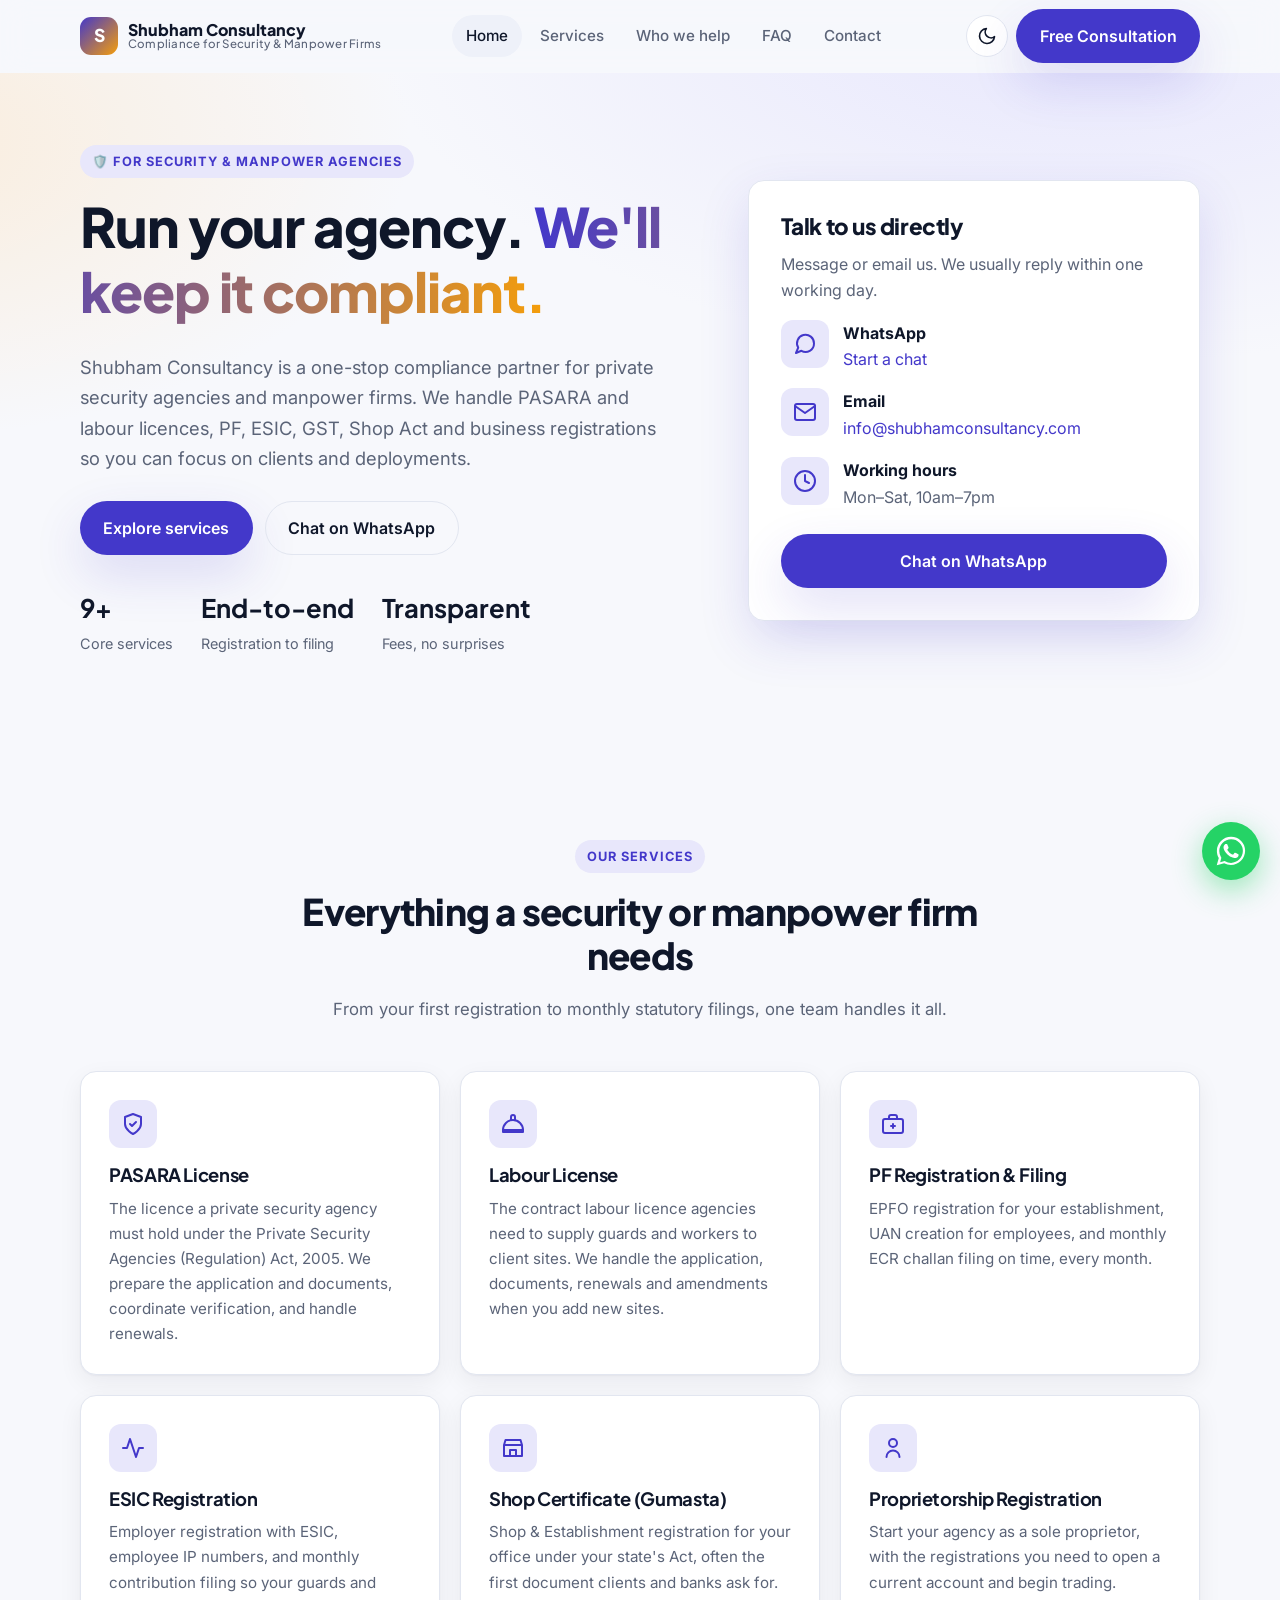
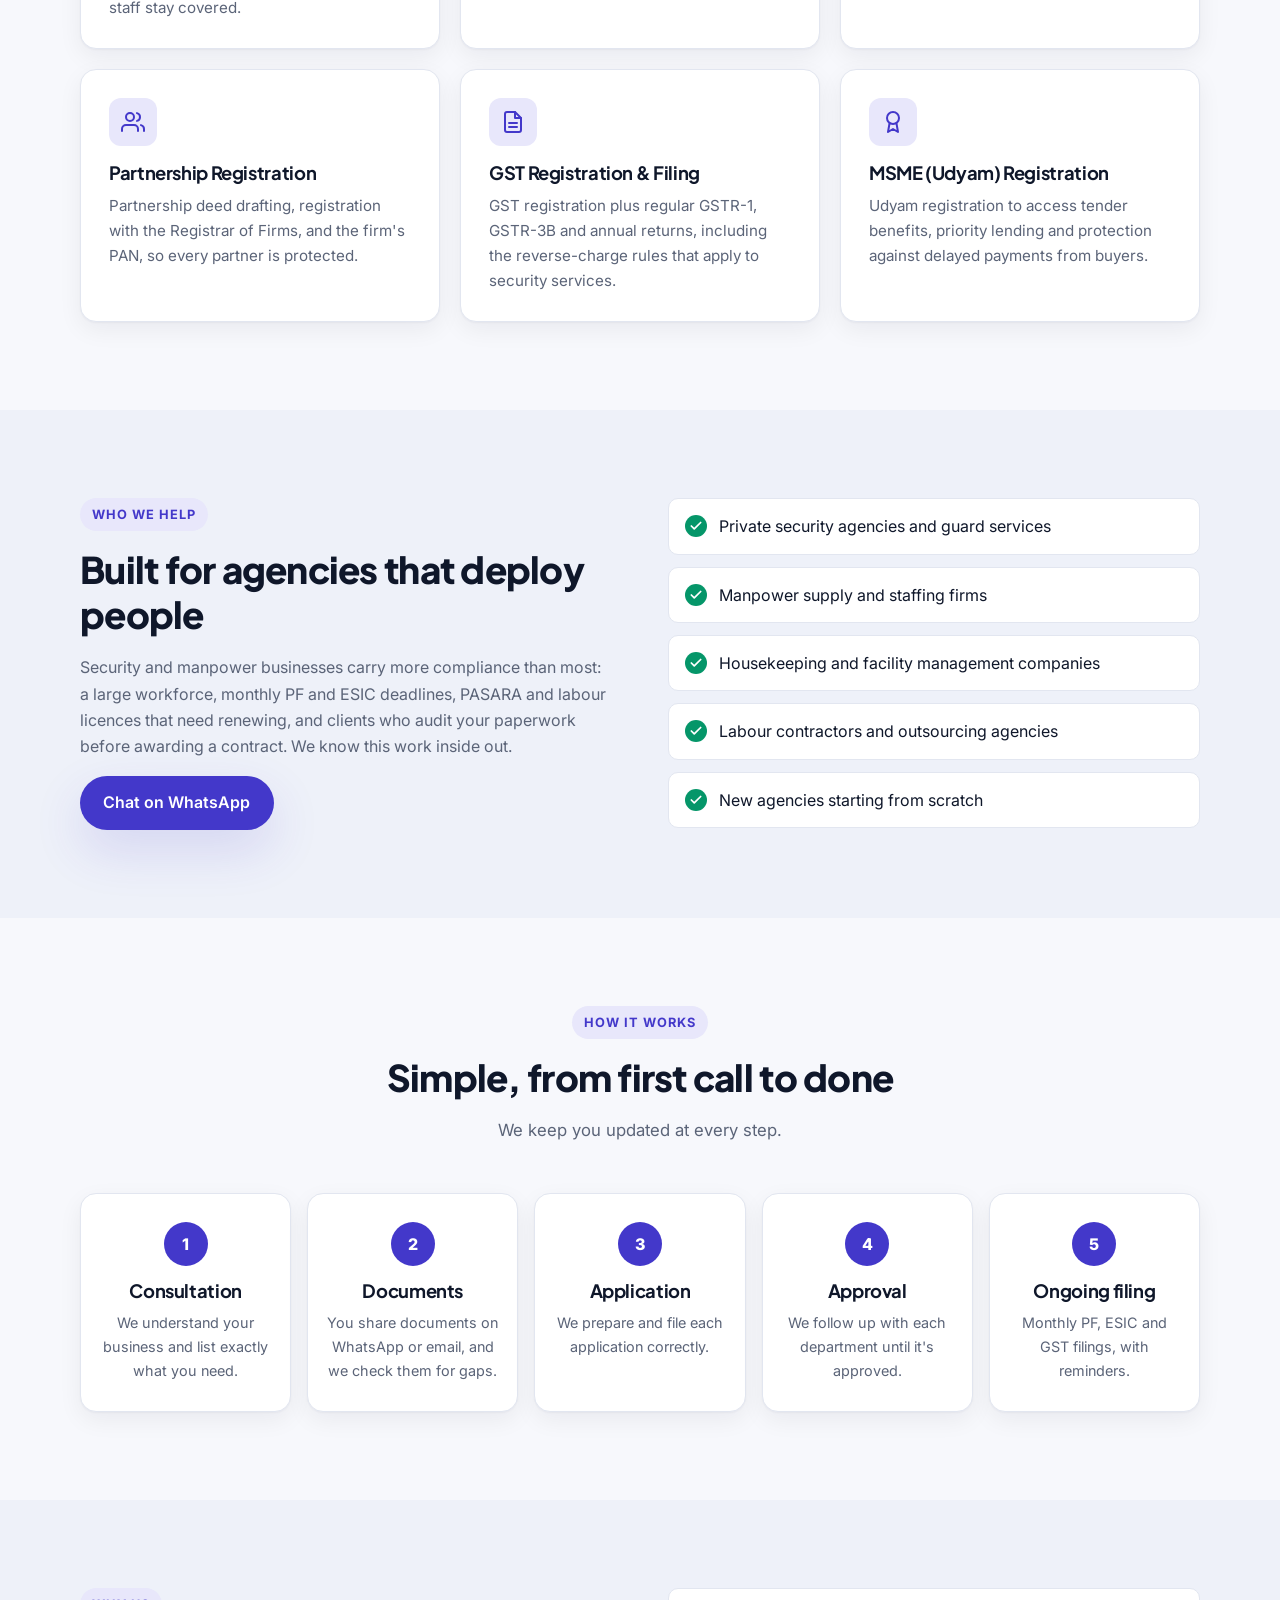
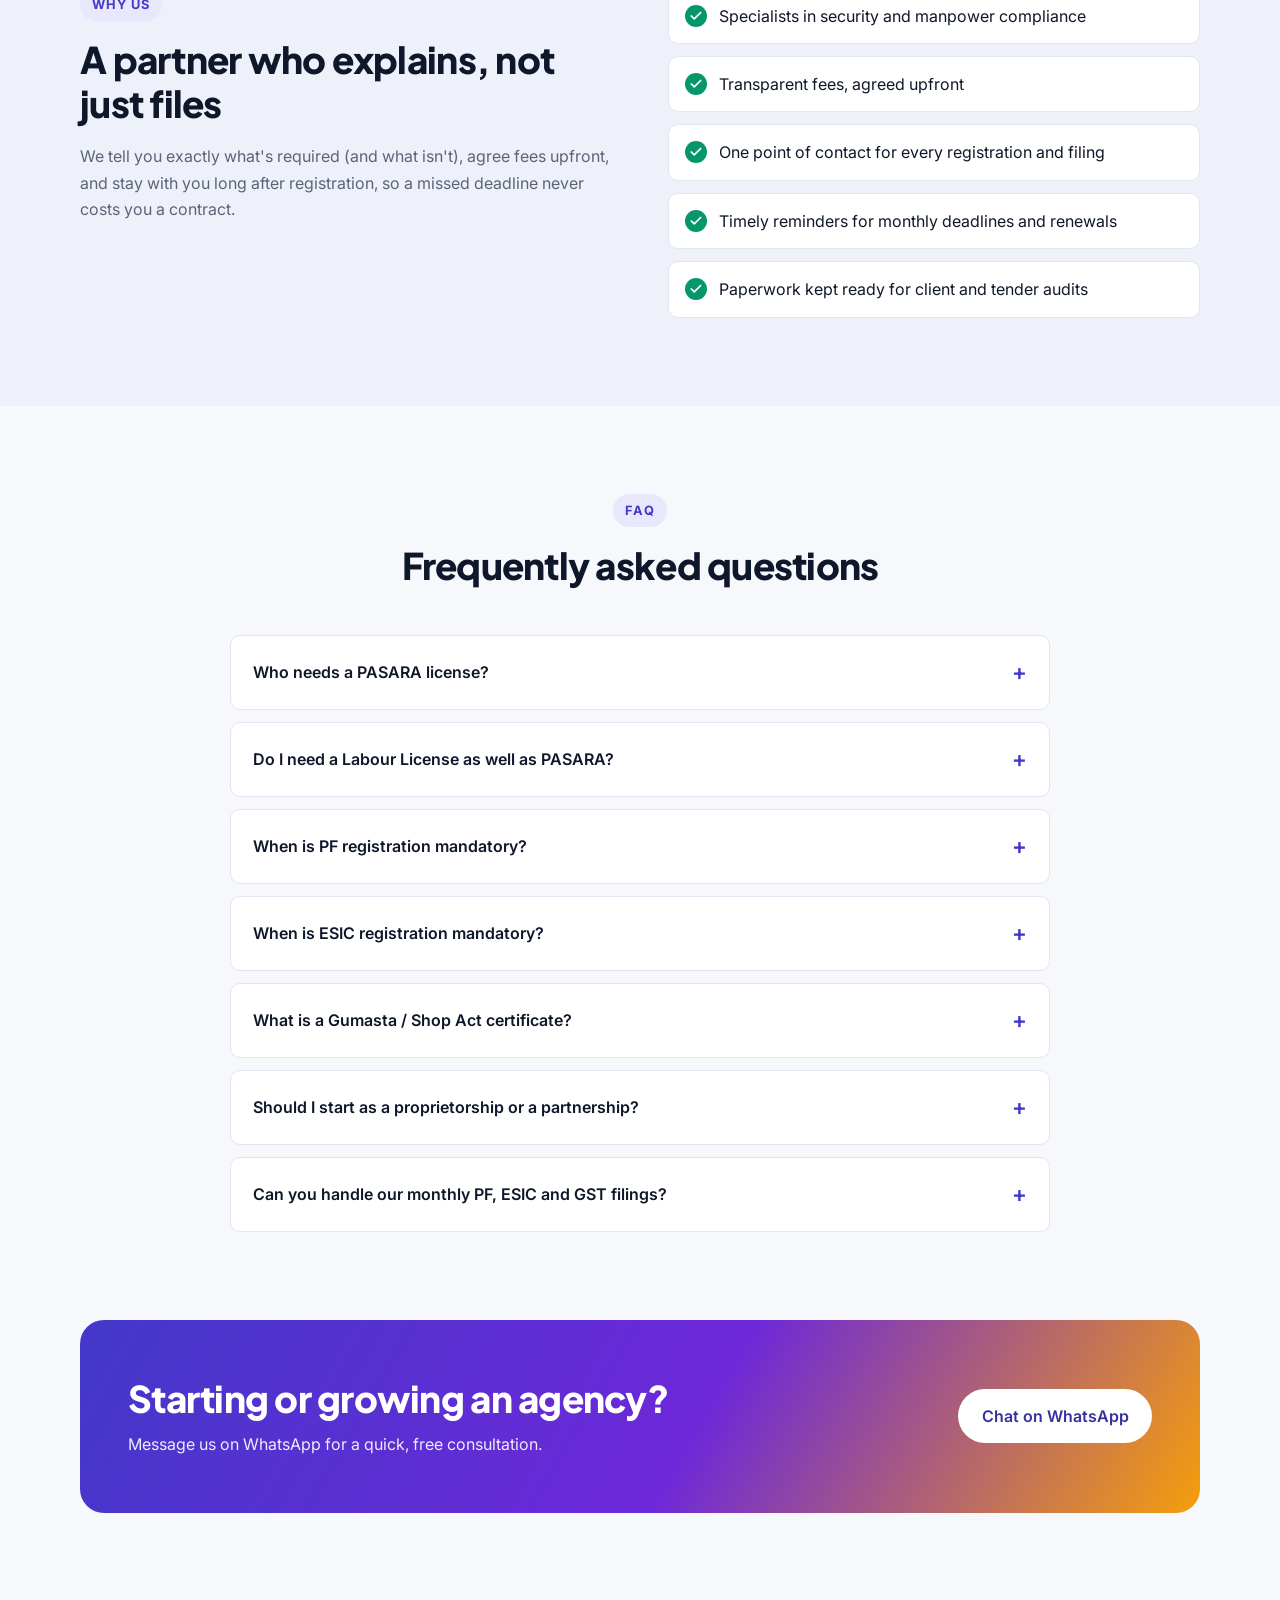
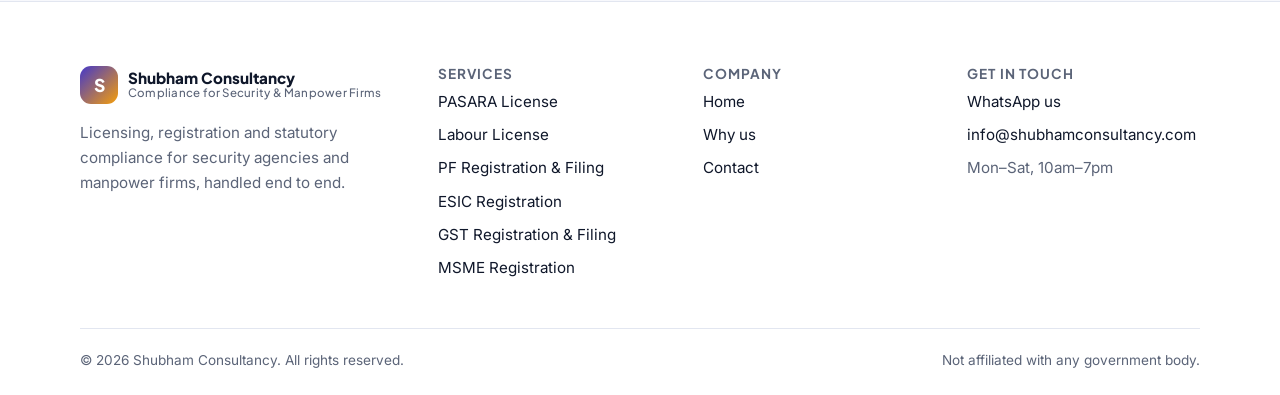
==== index.html @ e00920d8 "Build Shubham Consultancy static site Replace the Jekyll setup with hand-written HTML/CSS/JS: a home" ====
<!doctype html>
<html lang="en">
<head>
  <meta charset="utf-8">
  <meta name="viewport" content="width=device-width, initial-scale=1">
  <title>Shubham Consultancy | Compliance for Security &amp; Manpower Firms</title>
  <meta name="description" content="PASARA license, Labour License, PF, ESIC, GST, Shop Act (Gumasta), MSME, proprietorship and partnership registration for security and manpower agencies.">
  <script>
    (function () {
      var t; try { t = localStorage.getItem("theme"); } catch (e) {}
      if (!t) t = matchMedia("(prefers-color-scheme: dark)").matches ? "dark" : "light";
      document.documentElement.dataset.theme = t;
    })();
  </script>
  <link rel="preconnect" href="https://fonts.googleapis.com">
  <link rel="preconnect" href="https://fonts.gstatic.com" crossorigin>
  <link href="https://fonts.googleapis.com/css2?family=Inter:wght@400;500;600;700&family=Plus+Jakarta+Sans:wght@700;800&display=swap" rel="stylesheet">
  <link rel="stylesheet" href="/assets/css/style.css">
  <link rel="icon" href="/assets/favicon.svg" type="image/svg+xml">
</head>
<body>
  <a class="skip-link" href="#main">Skip to content</a>

  <header class="site-header">
    <nav class="container nav" aria-label="Main">
      <a class="brand" href="/">
        <span class="brand-mark">S</span>
        <span class="brand-text">Shubham Consultancy<small>Compliance for Security &amp; Manpower Firms</small></span>
      </a>
      <ul class="nav-links" id="nav-links">
        <li><a href="/" aria-current="page">Home</a></li>
        <li><a href="/#services">Services</a></li>
        <li><a href="/#who">Who we help</a></li>
        <li><a href="/#faq">FAQ</a></li>
        <li><a href="/contact.html">Contact</a></li>
      </ul>
      <div class="nav-actions">
        <button class="icon-btn theme-toggle" type="button" aria-label="Toggle dark mode">
          <svg class="icon-moon" viewBox="0 0 24 24" fill="none" stroke="currentColor" stroke-width="2" stroke-linecap="round" stroke-linejoin="round"><path d="M21 12.79A9 9 0 1 1 11.21 3 7 7 0 0 0 21 12.79z"/></svg>
          <svg class="icon-sun" viewBox="0 0 24 24" fill="none" stroke="currentColor" stroke-width="2" stroke-linecap="round" stroke-linejoin="round"><circle cx="12" cy="12" r="5"/><path d="M12 1v2M12 21v2M4.22 4.22l1.42 1.42M18.36 18.36l1.42 1.42M1 12h2M21 12h2M4.22 19.78l1.42-1.42M18.36 5.64l1.42-1.42"/></svg>
        </button>
        <a class="btn btn-primary nav-cta" href="/contact.html">Free Consultation</a>
        <button class="icon-btn menu-toggle" type="button" aria-label="Open menu" aria-controls="nav-links" aria-expanded="false">
          <svg viewBox="0 0 24 24" fill="none" stroke="currentColor" stroke-width="2" stroke-linecap="round"><path d="M3 6h18M3 12h18M3 18h18"/></svg>
        </button>
      </div>
    </nav>
  </header>

  <main id="main">
    <!-- ============ HERO ============ -->
    <section class="hero">
      <div class="container hero-grid">
        <div class="reveal">
          <span class="eyebrow">🛡️ For Security &amp; Manpower Agencies</span>
          <h1>Run your agency. <span class="highlight">We'll keep it compliant.</span></h1>
          <p class="hero-lead">
            Shubham Consultancy is a one-stop compliance partner for private security agencies
            and manpower firms. We handle PASARA and labour licences, PF, ESIC, GST, Shop Act and business
            registrations so you can focus on clients and deployments.
          </p>
          <div class="hero-actions">
            <a class="btn btn-primary" href="#services">Explore services</a>
            <a class="btn btn-ghost" data-wa href="#">Chat on WhatsApp</a>
          </div>
          <div class="trust-row">
            <div><strong>9+</strong><span>Core services</span></div>
            <div><strong>End-to-end</strong><span>Registration to filing</span></div>
            <div><strong>Transparent</strong><span>Fees, no surprises</span></div>
          </div>
        </div>
        <div class="card form-card reveal" id="enquire">
          <h2>Talk to us directly</h2>
          <p class="muted">Message or email us. We usually reply within one working day.</p>
          <div class="info-panel">
            <div class="info-item">
              <div class="feature-icon"><svg viewBox="0 0 24 24" fill="none" stroke="currentColor" stroke-width="2" stroke-linecap="round" stroke-linejoin="round"><path d="M21 11.5a8.4 8.4 0 0 1-12.6 7.3L3 21l2.2-5.4A8.5 8.5 0 1 1 21 11.5z"/></svg></div>
              <div><strong>WhatsApp</strong><a data-wa href="#">Start a chat</a></div>
            </div>
            <div class="info-item">
              <div class="feature-icon"><svg viewBox="0 0 24 24" fill="none" stroke="currentColor" stroke-width="2" stroke-linecap="round" stroke-linejoin="round"><rect x="2" y="4" width="20" height="16" rx="2"/><path d="M22 6l-10 7L2 6"/></svg></div>
              <div><strong>Email</strong><a data-email href="#"></a></div>
            </div>
            <div class="info-item">
              <div class="feature-icon"><svg viewBox="0 0 24 24" fill="none" stroke="currentColor" stroke-width="2" stroke-linecap="round" stroke-linejoin="round"><circle cx="12" cy="12" r="10"/><path d="M12 6v6l4 2"/></svg></div>
              <div><strong>Working hours</strong><span class="muted">Mon–Sat, 10am–7pm</span></div>
            </div>
          </div>
          <a class="btn btn-primary btn-block" style="margin-top:24px" data-wa href="#">Chat on WhatsApp</a>
        </div>
      </div>
    </section>

    <!-- ============ SERVICES ============ -->
    <section id="services">
      <div class="container">
        <div class="section-head reveal">
          <span class="eyebrow">Our services</span>
          <h2>Everything a security or manpower firm needs</h2>
          <p>From your first registration to monthly statutory filings, one team handles it all.</p>
        </div>
        <div class="grid grid-3">
          <div class="card feature reveal" id="pasara">
            <div class="feature-icon"><svg viewBox="0 0 24 24" fill="none" stroke="currentColor" stroke-width="2" stroke-linecap="round" stroke-linejoin="round"><path d="M12 22s8-4 8-10V5l-8-3-8 3v7c0 6 8 10 8 10z"/><path d="M9 12l2 2 4-4"/></svg></div>
            <h3>PASARA License</h3>
            <p>The licence a private security agency must hold under the Private Security Agencies (Regulation) Act, 2005. We prepare the application and documents, coordinate verification, and handle renewals.</p>
          </div>
          <div class="card feature reveal" id="labour">
            <div class="feature-icon"><svg viewBox="0 0 24 24" fill="none" stroke="currentColor" stroke-width="2" stroke-linecap="round" stroke-linejoin="round"><path d="M2 18a10 10 0 0 1 20 0z"/><path d="M10 8V5a2 2 0 0 1 4 0v3M2 18h20v2H2z"/></svg></div>
            <h3>Labour License</h3>
            <p>The contract labour licence agencies need to supply guards and workers to client sites. We handle the application, documents, renewals and amendments when you add new sites.</p>
          </div>
          <div class="card feature reveal" id="pf">
            <div class="feature-icon"><svg viewBox="0 0 24 24" fill="none" stroke="currentColor" stroke-width="2" stroke-linecap="round" stroke-linejoin="round"><rect x="2" y="7" width="20" height="14" rx="2"/><path d="M16 7V5a2 2 0 0 0-2-2h-4a2 2 0 0 0-2 2v2M12 12v4M10 14h4"/></svg></div>
            <h3>PF Registration &amp; Filing</h3>
            <p>EPFO registration for your establishment, UAN creation for employees, and monthly ECR challan filing on time, every month.</p>
          </div>
          <div class="card feature reveal" id="esic">
            <div class="feature-icon"><svg viewBox="0 0 24 24" fill="none" stroke="currentColor" stroke-width="2" stroke-linecap="round" stroke-linejoin="round"><path d="M22 12h-4l-3 9L9 3l-3 9H2"/></svg></div>
            <h3>ESIC Registration</h3>
            <p>Employer registration with ESIC, employee IP numbers, and monthly contribution filing so your guards and staff stay covered.</p>
          </div>
          <div class="card feature reveal" id="gumasta">
            <div class="feature-icon"><svg viewBox="0 0 24 24" fill="none" stroke="currentColor" stroke-width="2" stroke-linecap="round" stroke-linejoin="round"><path d="M3 9l1.5-5h15L21 9M3 9v11h18V9M3 9h18M9 20v-6h6v6"/></svg></div>
            <h3>Shop Certificate (Gumasta)</h3>
            <p>Shop &amp; Establishment registration for your office under your state's Act, often the first document clients and banks ask for.</p>
          </div>
          <div class="card feature reveal" id="proprietorship">
            <div class="feature-icon"><svg viewBox="0 0 24 24" fill="none" stroke="currentColor" stroke-width="2" stroke-linecap="round" stroke-linejoin="round"><circle cx="12" cy="7" r="4"/><path d="M5.5 21a6.5 6.5 0 0 1 13 0"/></svg></div>
            <h3>Proprietorship Registration</h3>
            <p>Start your agency as a sole proprietor, with the registrations you need to open a current account and begin trading.</p>
          </div>
          <div class="card feature reveal" id="partnership">
            <div class="feature-icon"><svg viewBox="0 0 24 24" fill="none" stroke="currentColor" stroke-width="2" stroke-linecap="round" stroke-linejoin="round"><path d="M17 21v-2a4 4 0 0 0-4-4H5a4 4 0 0 0-4 4v2"/><circle cx="9" cy="7" r="4"/><path d="M23 21v-2a4 4 0 0 0-3-3.87M16 3.13a4 4 0 0 1 0 7.75"/></svg></div>
            <h3>Partnership Registration</h3>
            <p>Partnership deed drafting, registration with the Registrar of Firms, and the firm's PAN, so every partner is protected.</p>
          </div>
          <div class="card feature reveal" id="gst">
            <div class="feature-icon"><svg viewBox="0 0 24 24" fill="none" stroke="currentColor" stroke-width="2" stroke-linecap="round" stroke-linejoin="round"><path d="M14 2H6a2 2 0 0 0-2 2v16a2 2 0 0 0 2 2h12a2 2 0 0 0 2-2V8z"/><path d="M14 2v6h6M16 13H8M16 17H8"/></svg></div>
            <h3>GST Registration &amp; Filing</h3>
            <p>GST registration plus regular GSTR-1, GSTR-3B and annual returns, including the reverse-charge rules that apply to security services.</p>
          </div>
          <div class="card feature reveal" id="msme">
            <div class="feature-icon"><svg viewBox="0 0 24 24" fill="none" stroke="currentColor" stroke-width="2" stroke-linecap="round" stroke-linejoin="round"><circle cx="12" cy="8" r="6"/><path d="M15.5 13.5L17 22l-5-3-5 3 1.5-8.5"/></svg></div>
            <h3>MSME (Udyam) Registration</h3>
            <p>Udyam registration to access tender benefits, priority lending and protection against delayed payments from buyers.</p>
          </div>
        </div>
      </div>
    </section>

    <!-- ============ WHO WE HELP ============ -->
    <section class="section-alt" id="who">
      <div class="container split">
        <div class="reveal">
          <span class="eyebrow">Who we help</span>
          <h2>Built for agencies that deploy people</h2>
          <p class="muted">
            Security and manpower businesses carry more compliance than most: a large workforce,
            monthly PF and ESIC deadlines, PASARA and labour licences that need renewing, and clients who audit
            your paperwork before awarding a contract. We know this work inside out.
          </p>
          <a class="btn btn-primary" data-wa href="#">Chat on WhatsApp</a>
        </div>
        <ul class="check-list reveal">
          <li>Private security agencies and guard services</li>
          <li>Manpower supply and staffing firms</li>
          <li>Housekeeping and facility management companies</li>
          <li>Labour contractors and outsourcing agencies</li>
          <li>New agencies starting from scratch</li>
        </ul>
      </div>
    </section>

    <!-- ============ PROCESS ============ -->
    <section id="process">
      <div class="container">
        <div class="section-head reveal">
          <span class="eyebrow">How it works</span>
          <h2>Simple, from first call to done</h2>
          <p>We keep you updated at every step.</p>
        </div>
        <div class="steps">
          <div class="card step reveal"><h3>Consultation</h3><p>We understand your business and list exactly what you need.</p></div>
          <div class="card step reveal"><h3>Documents</h3><p>You share documents on WhatsApp or email, and we check them for gaps.</p></div>
          <div class="card step reveal"><h3>Application</h3><p>We prepare and file each application correctly.</p></div>
          <div class="card step reveal"><h3>Approval</h3><p>We follow up with each department until it's approved.</p></div>
          <div class="card step reveal"><h3>Ongoing filing</h3><p>Monthly PF, ESIC and GST filings, with reminders.</p></div>
        </div>
      </div>
    </section>

    <!-- ============ WHY US ============ -->
    <section class="section-alt" id="why">
      <div class="container split">
        <div class="reveal">
          <span class="eyebrow">Why us</span>
          <h2>A partner who explains, not just files</h2>
          <p class="muted">
            We tell you exactly what's required (and what isn't), agree fees upfront, and stay
            with you long after registration, so a missed deadline never costs you a contract.
          </p>
        </div>
        <ul class="check-list reveal">
          <li>Specialists in security and manpower compliance</li>
          <li>Transparent fees, agreed upfront</li>
          <li>One point of contact for every registration and filing</li>
          <li>Timely reminders for monthly deadlines and renewals</li>
          <li>Paperwork kept ready for client and tender audits</li>
        </ul>
      </div>
    </section>

    <!-- ============ FAQ ============ -->
    <section id="faq">
      <div class="container">
        <div class="section-head reveal">
          <span class="eyebrow">FAQ</span>
          <h2>Frequently asked questions</h2>
        </div>
        <div class="faq reveal">
          <details>
            <summary>Who needs a PASARA license?</summary>
            <p>Any business that provides private security guards or security services needs a licence from the state's Controlling Authority under the Private Security Agencies (Regulation) Act, 2005, before it starts operating. Requirements differ slightly from state to state.</p>
          </details>
          <details>
            <summary>Do I need a Labour License as well as PASARA?</summary>
            <p>Usually, yes. If your agency supplies guards or workers to client sites through contracts, you generally need a contract labour licence in addition to PASARA. The exact rules depend on your state and the number of workers deployed, so we check them for your situation.</p>
          </details>
          <details>
            <summary>When is PF registration mandatory?</summary>
            <p>PF registration is generally required once an establishment employs 20 or more people. Smaller firms can also register voluntarily, and many clients prefer working with agencies that already have PF.</p>
          </details>
          <details>
            <summary>When is ESIC registration mandatory?</summary>
            <p>ESIC generally applies once you employ 10 or more people. Employees earning up to ₹21,000 a month are covered. The exact threshold can vary by state.</p>
          </details>
          <details>
            <summary>What is a Gumasta / Shop Act certificate?</summary>
            <p>It's a registration under your state's Shops and Establishments Act for your office or place of business. It's commonly used as proof of business when opening a current account and applying for other licences.</p>
          </details>
          <details>
            <summary>Should I start as a proprietorship or a partnership?</summary>
            <p>A proprietorship is the quickest and simplest to set up if you're starting alone. A partnership suits two or more owners who want to share capital and responsibility. We'll help you decide based on your plans.</p>
          </details>
          <details>
            <summary>Can you handle our monthly PF, ESIC and GST filings?</summary>
            <p>Yes. Ongoing monthly and annual filing is a core part of what we do. Share your salary and invoice data each month and we take care of the rest.</p>
          </details>
        </div>
      </div>
    </section>

    <!-- ============ CTA ============ -->
    <section style="padding-top:0">
      <div class="container">
        <div class="cta-band reveal">
          <div>
            <h2>Starting or growing an agency?</h2>
            <p>Message us on WhatsApp for a quick, free consultation.</p>
          </div>
          <a class="btn" data-wa="Hi Shubham Consultancy, I run a security / manpower agency and need help with compliance." href="#">Chat on WhatsApp</a>
        </div>
      </div>
    </section>
  </main>

  <footer class="site-footer">
    <div class="container">
      <div class="footer-grid">
        <div>
          <a class="brand" href="/">
            <span class="brand-mark">S</span>
            <span class="brand-text">Shubham Consultancy<small>Compliance for Security &amp; Manpower Firms</small></span>
          </a>
          <p class="muted" style="margin-top:16px">Licensing, registration and statutory compliance for security agencies and manpower firms, handled end to end.</p>
        </div>
        <div>
          <h4>Services</h4>
          <ul>
            <li><a href="/#pasara">PASARA License</a></li>
            <li><a href="/#labour">Labour License</a></li>
            <li><a href="/#pf">PF Registration &amp; Filing</a></li>
            <li><a href="/#esic">ESIC Registration</a></li>
            <li><a href="/#gst">GST Registration &amp; Filing</a></li>
            <li><a href="/#msme">MSME Registration</a></li>
          </ul>
        </div>
        <div>
          <h4>Company</h4>
          <ul>
            <li><a href="/">Home</a></li>
            <li><a href="/#why">Why us</a></li>
            <li><a href="/contact.html">Contact</a></li>
          </ul>
        </div>
        <div>
          <h4>Get in touch</h4>
          <ul>
            <li><a data-wa href="#">WhatsApp us</a></li>
            <li><a data-email href="#"></a></li>
            <li class="muted">Mon–Sat, 10am–7pm</li>
          </ul>
        </div>
      </div>
      <div class="footer-bottom">
        <span>© <span data-year></span> Shubham Consultancy. All rights reserved.</span>
        <span>Not affiliated with any government body.</span>
      </div>
    </div>
  </footer>

  <a class="wa-float" data-wa href="#" aria-label="Chat on WhatsApp">
    <svg viewBox="0 0 24 24" fill="currentColor"><path d="M17.47 14.38c-.3-.15-1.76-.87-2.03-.97-.27-.1-.47-.15-.67.15-.2.3-.77.97-.94 1.17-.17.2-.35.22-.64.07-.3-.15-1.26-.46-2.4-1.48-.89-.79-1.49-1.77-1.66-2.07-.17-.3-.02-.46.13-.6.13-.13.3-.35.45-.52.15-.17.2-.3.3-.5.1-.2.05-.37-.02-.52-.08-.15-.67-1.62-.92-2.22-.24-.58-.49-.5-.67-.51h-.57c-.2 0-.52.07-.79.37-.27.3-1.04 1.02-1.04 2.48s1.07 2.88 1.21 3.08c.15.2 2.1 3.2 5.08 4.49.71.31 1.26.49 1.69.63.71.23 1.36.2 1.87.12.57-.09 1.76-.72 2.01-1.41.25-.7.25-1.29.17-1.41-.07-.13-.27-.2-.57-.35M12.05 21.5h-.01a9.4 9.4 0 0 1-4.8-1.32l-.34-.2-3.57.94.95-3.48-.22-.36a9.4 9.4 0 0 1-1.44-5.02c0-5.2 4.24-9.43 9.44-9.43a9.38 9.38 0 0 1 9.43 9.44c0 5.2-4.24 9.43-9.44 9.43M20.08 3.9A11.3 11.3 0 0 0 12.05.6C5.8.6.7 5.7.7 11.96c0 2 .52 3.95 1.52 5.67L.6 23.4l5.9-1.55a11.3 11.3 0 0 0 5.43 1.38h.01c6.26 0 11.35-5.09 11.36-11.35 0-3.03-1.18-5.89-3.32-8.03"/></svg>
  </a>

  <script src="/assets/js/main.js"></script>
</body>
</html>
---- assets/css/style.css ----
/* ==========================================================
   Shubham Consultancy — shared styles
   Themes: light (default) / dark, via [data-theme] on <html>
   ========================================================== */

:root {
  --bg: #f7f8fc;
  --bg-alt: #eef1f9;
  --surface: #ffffff;
  --text: #0f172a;
  --muted: #5b6478;
  --border: #e2e6f0;
  --primary: #4338ca;
  --primary-strong: #3730a3;
  --primary-soft: #e8e7fb;
  --accent: #f59e0b;
  --accent-soft: #fff4dc;
  --success: #059669;
  --hero-grad: radial-gradient(1200px 600px at 85% -10%, #c7c3ff55, transparent 60%),
               radial-gradient(900px 500px at -10% 10%, #ffd59a55, transparent 60%);
  --shadow: 0 1px 2px rgba(15, 23, 42, .04), 0 8px 24px rgba(15, 23, 42, .06);
  --shadow-lg: 0 20px 50px rgba(67, 56, 202, .15);
  --radius: 16px;
  --radius-sm: 10px;
  --max: 1160px;
  color-scheme: light;
}

:root[data-theme="dark"] {
  --bg: #0b1020;
  --bg-alt: #10172b;
  --surface: #141c33;
  --text: #e8ecf6;
  --muted: #9aa4bd;
  --border: #243052;
  --primary: #8b85ff;
  --primary-strong: #a8a3ff;
  --primary-soft: #1f2450;
  --accent: #fbbf24;
  --accent-soft: #2e2512;
  --success: #34d399;
  --hero-grad: radial-gradient(1200px 600px at 85% -10%, #4338ca44, transparent 60%),
               radial-gradient(900px 500px at -10% 10%, #f59e0b22, transparent 60%);
  --shadow: 0 1px 2px rgba(0, 0, 0, .3), 0 8px 24px rgba(0, 0, 0, .25);
  --shadow-lg: 0 20px 50px rgba(0, 0, 0, .4);
  color-scheme: dark;
}

/* ---------- Base ---------- */
*, *::before, *::after { box-sizing: border-box; }
html { scroll-behavior: smooth; scroll-padding-top: 84px; }
body {
  margin: 0;
  font-family: "Inter", system-ui, -apple-system, "Segoe UI", Roboto, sans-serif;
  font-size: 16px;
  line-height: 1.65;
  color: var(--text);
  background: var(--bg);
  transition: background-color .3s, color .3s;
}
img { max-width: 100%; display: block; }
a { color: var(--primary); text-decoration: none; }
a:hover { color: var(--primary-strong); }
h1, h2, h3, h4 {
  font-family: "Plus Jakarta Sans", "Inter", sans-serif;
  line-height: 1.2;
  margin: 0 0 .5em;
  letter-spacing: -.02em;
}
h1 { font-size: clamp(2rem, 4.5vw, 3.4rem); font-weight: 800; }
h2 { font-size: clamp(1.6rem, 3vw, 2.3rem); font-weight: 800; }
h3 { font-size: 1.15rem; font-weight: 700; }
p { margin: 0 0 1em; }
.container { width: 100%; max-width: var(--max); margin: 0 auto; padding: 0 20px; }
.muted { color: var(--muted); }
.skip-link {
  position: absolute; left: -999px; top: 8px; z-index: 100;
  background: var(--primary); color: #fff; padding: 8px 14px; border-radius: 8px;
}
.skip-link:focus { left: 8px; }
:focus-visible { outline: 3px solid var(--accent); outline-offset: 2px; border-radius: 6px; }

/* ---------- Buttons ---------- */
.btn {
  display: inline-flex; align-items: center; justify-content: center; gap: .5em;
  padding: .8em 1.4em; border-radius: 999px; border: 1px solid transparent;
  font: inherit; font-weight: 600; cursor: pointer;
  transition: transform .15s, box-shadow .2s, background-color .2s, color .2s;
}
.btn:hover { transform: translateY(-1px); }
.btn-primary { background: var(--primary); color: #fff; box-shadow: var(--shadow-lg); }
.btn-primary:hover { background: var(--primary-strong); color: #fff; }
:root[data-theme="dark"] .btn-primary { color: #0b1020; }
.btn-ghost { background: transparent; color: var(--text); border-color: var(--border); }
.btn-ghost:hover { border-color: var(--primary); color: var(--primary); }
.btn-accent { background: var(--accent); color: #1f1300; }
.btn-accent:hover { color: #1f1300; filter: brightness(1.05); }
.btn-block { width: 100%; }

/* ---------- Header ---------- */
.site-header {
  position: sticky; top: 0; z-index: 50;
  background: color-mix(in srgb, var(--bg) 80%, transparent);
  backdrop-filter: saturate(180%) blur(14px);
  -webkit-backdrop-filter: saturate(180%) blur(14px);
  border-bottom: 1px solid transparent;
  transition: border-color .2s, box-shadow .2s;
}
.site-header.scrolled { border-bottom-color: var(--border); box-shadow: var(--shadow); }
.nav { display: flex; align-items: center; justify-content: space-between; height: 72px; gap: 16px; }
.brand { display: flex; align-items: center; gap: 10px; color: var(--text); font-weight: 800; }
.brand:hover { color: var(--text); }
.brand-mark {
  width: 38px; height: 38px; border-radius: 11px; display: grid; place-items: center;
  background: linear-gradient(135deg, var(--primary), var(--accent));
  color: #fff; font-family: "Plus Jakarta Sans", sans-serif; font-size: 1.1rem;
}
.brand-text { line-height: 1.1; font-family: "Plus Jakarta Sans", sans-serif; }
.brand-text small { display: block; font-weight: 500; font-size: .72rem; color: var(--muted); letter-spacing: .02em; }
.nav-links { display: flex; align-items: center; gap: 4px; list-style: none; margin: 0; padding: 0; }
.nav-links a {
  display: block; padding: 8px 14px; border-radius: 999px;
  color: var(--muted); font-weight: 500; font-size: .95rem;
}
.nav-links a:hover, .nav-links a[aria-current="page"] { color: var(--text); background: var(--bg-alt); }
.nav-actions { display: flex; align-items: center; gap: 8px; }
.icon-btn {
  width: 42px; height: 42px; border-radius: 999px; display: grid; place-items: center;
  border: 1px solid var(--border); background: var(--surface); color: var(--text); cursor: pointer;
  transition: border-color .2s, transform .2s;
}
.icon-btn:hover { border-color: var(--primary); }
.icon-btn svg { width: 20px; height: 20px; }
.theme-toggle .icon-sun { display: none; }
:root[data-theme="dark"] .theme-toggle .icon-sun { display: block; }
:root[data-theme="dark"] .theme-toggle .icon-moon { display: none; }
.menu-toggle { display: none; }

@media (max-width: 900px) {
  .menu-toggle { display: grid; }
  .nav-cta { display: none; }
  .nav-links {
    position: absolute; top: 72px; left: 0; right: 0;
    flex-direction: column; align-items: stretch; gap: 0;
    padding: 12px 20px 20px; background: var(--surface);
    border-bottom: 1px solid var(--border); box-shadow: var(--shadow);
    display: none;
  }
  .nav-links.open { display: flex; }
  .nav-links a { padding: 12px 14px; border-radius: var(--radius-sm); }
}

/* ---------- Sections ---------- */
section { padding: 88px 0; }
.section-alt { background: var(--bg-alt); }
.section-head { max-width: 720px; margin: 0 auto 48px; text-align: center; }
.section-head p { color: var(--muted); font-size: 1.05rem; }
.eyebrow {
  display: inline-flex; align-items: center; gap: 8px;
  font-size: .8rem; font-weight: 700; letter-spacing: .08em; text-transform: uppercase;
  color: var(--primary); background: var(--primary-soft);
  padding: 6px 12px; border-radius: 999px; margin-bottom: 16px;
}

/* ---------- Hero ---------- */
.hero { position: relative; padding: 72px 0 96px; background: var(--hero-grad); overflow: hidden; }
.hero-grid { display: grid; grid-template-columns: 1.15fr .85fr; gap: 56px; align-items: center; }
.hero h1 .highlight {
  background: linear-gradient(90deg, var(--primary), var(--accent));
  -webkit-background-clip: text; background-clip: text; color: transparent;
}
.hero-lead { font-size: 1.15rem; color: var(--muted); max-width: 580px; }
.hero-actions { display: flex; flex-wrap: wrap; gap: 12px; margin: 28px 0 32px; }
.trust-row { display: flex; flex-wrap: wrap; gap: 28px; }
.trust-row div strong { display: block; font-size: 1.6rem; font-family: "Plus Jakarta Sans", sans-serif; }
.trust-row div span { color: var(--muted); font-size: .9rem; }
@media (max-width: 900px) {
  .hero-grid { grid-template-columns: 1fr; }
  .hero { padding: 48px 0 72px; }
}

/* ---------- Cards / form ---------- */
.card {
  background: var(--surface); border: 1px solid var(--border);
  border-radius: var(--radius); padding: 28px; box-shadow: var(--shadow);
}
.form-card { padding: 32px; box-shadow: var(--shadow-lg); }
.form-card h2 { font-size: 1.4rem; }
.field { margin-bottom: 14px; }
.field label { display: block; font-size: .85rem; font-weight: 600; margin-bottom: 6px; }
.field input, .field select, .field textarea {
  width: 100%; padding: 12px 14px; font: inherit; color: var(--text);
  background: var(--bg); border: 1px solid var(--border); border-radius: var(--radius-sm);
  transition: border-color .2s, box-shadow .2s;
}
.field input:focus, .field select:focus, .field textarea:focus {
  outline: none; border-color: var(--primary); box-shadow: 0 0 0 4px var(--primary-soft);
}
.form-note { font-size: .8rem; color: var(--muted); margin: 12px 0 0; text-align: center; }

/* ---------- Grids ---------- */
.grid { display: grid; gap: 20px; }
.grid-2 { grid-template-columns: repeat(2, 1fr); }
.grid-3 { grid-template-columns: repeat(3, 1fr); }
.grid-4 { grid-template-columns: repeat(4, 1fr); }
@media (max-width: 1000px) { .grid-4 { grid-template-columns: repeat(2, 1fr); } }
@media (max-width: 900px)  { .grid-3 { grid-template-columns: repeat(2, 1fr); } }
@media (max-width: 640px)  { .grid-2, .grid-3, .grid-4 { grid-template-columns: 1fr; } }

.feature { transition: transform .2s, border-color .2s, box-shadow .2s; }
.feature:hover { transform: translateY(-4px); border-color: var(--primary); box-shadow: var(--shadow-lg); }
.feature-icon {
  width: 48px; height: 48px; border-radius: 12px; display: grid; place-items: center;
  background: var(--primary-soft); color: var(--primary); margin-bottom: 16px;
}
.feature-icon svg { width: 24px; height: 24px; }
.feature p { color: var(--muted); margin: 0; font-size: .95rem; }

/* Split layout (text + list) */
.split { display: grid; grid-template-columns: 1fr 1fr; gap: 56px; align-items: start; }
@media (max-width: 900px) { .split { grid-template-columns: 1fr; gap: 32px; } }

/* Check list */
.check-list { list-style: none; padding: 0; margin: 0; display: grid; gap: 12px; }
.check-list li {
  display: flex; gap: 12px; align-items: flex-start;
  background: var(--surface); border: 1px solid var(--border);
  border-radius: var(--radius-sm); padding: 14px 16px;
}
.check-list li::before {
  content: ""; flex: 0 0 22px; height: 22px; margin-top: 2px; border-radius: 50%;
  background: var(--success) url("data:image/svg+xml,%3Csvg xmlns='http://www.w3.org/2000/svg' viewBox='0 0 24 24' fill='none' stroke='white' stroke-width='3' stroke-linecap='round' stroke-linejoin='round'%3E%3Cpolyline points='20 6 9 17 4 12'/%3E%3C/svg%3E") center / 14px no-repeat;
}

/* Numbered eligibility */
.num-list { counter-reset: n; list-style: none; padding: 0; margin: 0; display: grid; gap: 16px; }
.num-list li { counter-increment: n; position: relative; padding-left: 64px; }
.num-list li::before {
  content: counter(n, decimal-leading-zero);
  position: absolute; left: 0; top: 0; width: 46px; height: 46px; border-radius: 12px;
  display: grid; place-items: center; font-weight: 800; font-family: "Plus Jakarta Sans", sans-serif;
  background: var(--accent-soft); color: var(--accent);
}
.num-list h3 { margin-bottom: .2em; }
.num-list p { margin: 0; color: var(--muted); }

/* Process steps */
.steps { display: grid; grid-template-columns: repeat(5, 1fr); gap: 16px; counter-reset: step; }
.step { position: relative; text-align: center; padding: 28px 18px; }
.step::before {
  counter-increment: step; content: counter(step);
  width: 44px; height: 44px; margin: 0 auto 14px; border-radius: 50%;
  display: grid; place-items: center; font-weight: 800;
  background: var(--primary); color: #fff;
}
:root[data-theme="dark"] .step::before { color: #0b1020; }
.step p { color: var(--muted); font-size: .9rem; margin: 0; }
@media (max-width: 1000px) { .steps { grid-template-columns: repeat(2, 1fr); } }
@media (max-width: 560px)  { .steps { grid-template-columns: 1fr; } }

/* Pricing */
.price-card { position: relative; display: flex; flex-direction: column; }
.price-card.popular { border: 2px solid var(--primary); box-shadow: var(--shadow-lg); }
.badge {
  position: absolute; top: -13px; left: 50%; transform: translateX(-50%);
  background: var(--accent); color: #1f1300; font-size: .75rem; font-weight: 700;
  padding: 4px 12px; border-radius: 999px; white-space: nowrap;
}
.price { font-family: "Plus Jakarta Sans", sans-serif; font-size: 2.4rem; font-weight: 800; margin: 8px 0 0; }
.price small { font-size: .9rem; font-weight: 500; color: var(--muted); }
.price-card ul { list-style: none; padding: 0; margin: 20px 0 28px; display: grid; gap: 10px; flex: 1; }
.price-card li { display: flex; gap: 10px; font-size: .95rem; }
.price-card li::before { content: "✓"; color: var(--success); font-weight: 800; }

/* FAQ */
.faq { max-width: 820px; margin: 0 auto; display: grid; gap: 12px; }
.faq details {
  background: var(--surface); border: 1px solid var(--border); border-radius: var(--radius-sm);
  padding: 0 22px; transition: border-color .2s;
}
.faq details[open] { border-color: var(--primary); }
.faq summary {
  cursor: pointer; list-style: none; padding: 18px 0; font-weight: 600;
  display: flex; justify-content: space-between; align-items: center; gap: 16px;
}
.faq summary::-webkit-details-marker { display: none; }
.faq summary::after { content: "+"; font-size: 1.4rem; color: var(--primary); transition: transform .2s; }
.faq details[open] summary::after { transform: rotate(45deg); }
.faq details p { color: var(--muted); padding-bottom: 18px; margin: 0; }

/* CTA band */
.cta-band {
  border-radius: 24px; padding: 56px 48px; color: #fff;
  background: linear-gradient(120deg, #4338ca, #6d28d9 55%, #f59e0b);
  display: flex; align-items: center; justify-content: space-between; gap: 24px; flex-wrap: wrap;
}
.cta-band h2 { margin: 0 0 .3em; }
.cta-band p { margin: 0; opacity: .9; }
.cta-band .btn { background: #fff; color: #3730a3; }
@media (max-width: 640px) { .cta-band { padding: 40px 24px; } }

/* Info panel */
.info-panel { display: grid; gap: 16px; }
.info-item { display: flex; gap: 14px; align-items: flex-start; }
.info-item .feature-icon { margin: 0; flex: 0 0 48px; }
.info-item strong { display: block; }

/* Page hero (inner pages) */
.page-hero { padding: 64px 0 48px; background: var(--hero-grad); text-align: center; }
.page-hero p { color: var(--muted); max-width: 640px; margin: 0 auto; font-size: 1.1rem; }

/* ---------- Footer ---------- */
.site-footer { background: var(--surface); border-top: 1px solid var(--border); padding: 64px 0 24px; font-size: .95rem; }
.footer-grid { display: grid; grid-template-columns: 1.4fr 1fr 1fr 1fr; gap: 32px; }
.site-footer h4 { font-size: .85rem; text-transform: uppercase; letter-spacing: .08em; color: var(--muted); }
.site-footer ul { list-style: none; padding: 0; margin: 0; display: grid; gap: 8px; }
.site-footer a { color: var(--text); }
.site-footer a:hover { color: var(--primary); }
.footer-bottom {
  margin-top: 48px; padding-top: 20px; border-top: 1px solid var(--border);
  display: flex; justify-content: space-between; flex-wrap: wrap; gap: 8px; color: var(--muted); font-size: .85rem;
}
@media (max-width: 900px) { .footer-grid { grid-template-columns: 1fr 1fr; } }
@media (max-width: 560px) { .footer-grid { grid-template-columns: 1fr; } }

/* Floating WhatsApp */
.wa-float {
  position: fixed; right: 20px; bottom: 20px; z-index: 60;
  width: 58px; height: 58px; border-radius: 50%; display: grid; place-items: center;
  background: #25d366; color: #fff; box-shadow: 0 10px 30px rgba(37, 211, 102, .45);
  transition: transform .2s;
}
.wa-float:hover { transform: scale(1.08); color: #fff; }
.wa-float svg { width: 30px; height: 30px; }

/* Scroll reveal */
.reveal { opacity: 0; transform: translateY(24px); transition: opacity .6s ease, transform .6s ease; }
.reveal.visible { opacity: 1; transform: none; }
@media (prefers-reduced-motion: reduce) {
  html { scroll-behavior: auto; }
  .reveal { opacity: 1; transform: none; transition: none; }
}
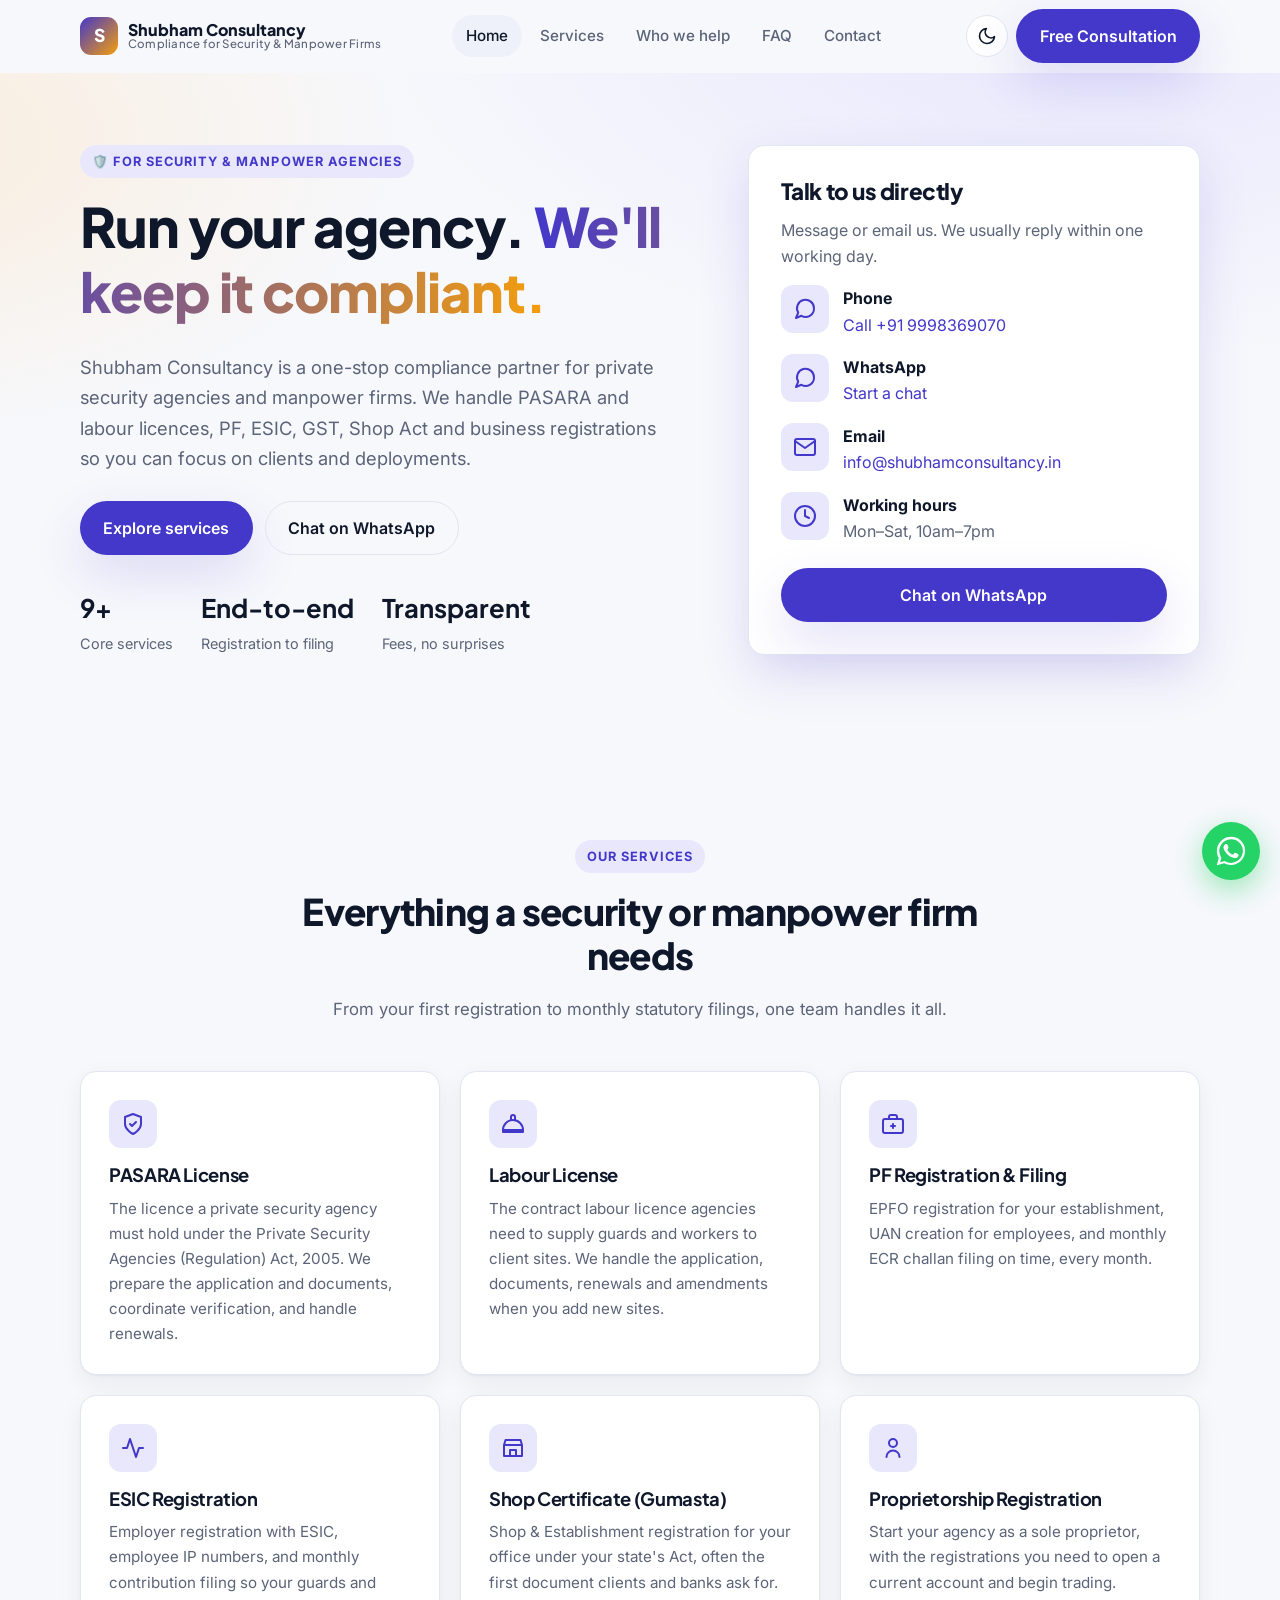
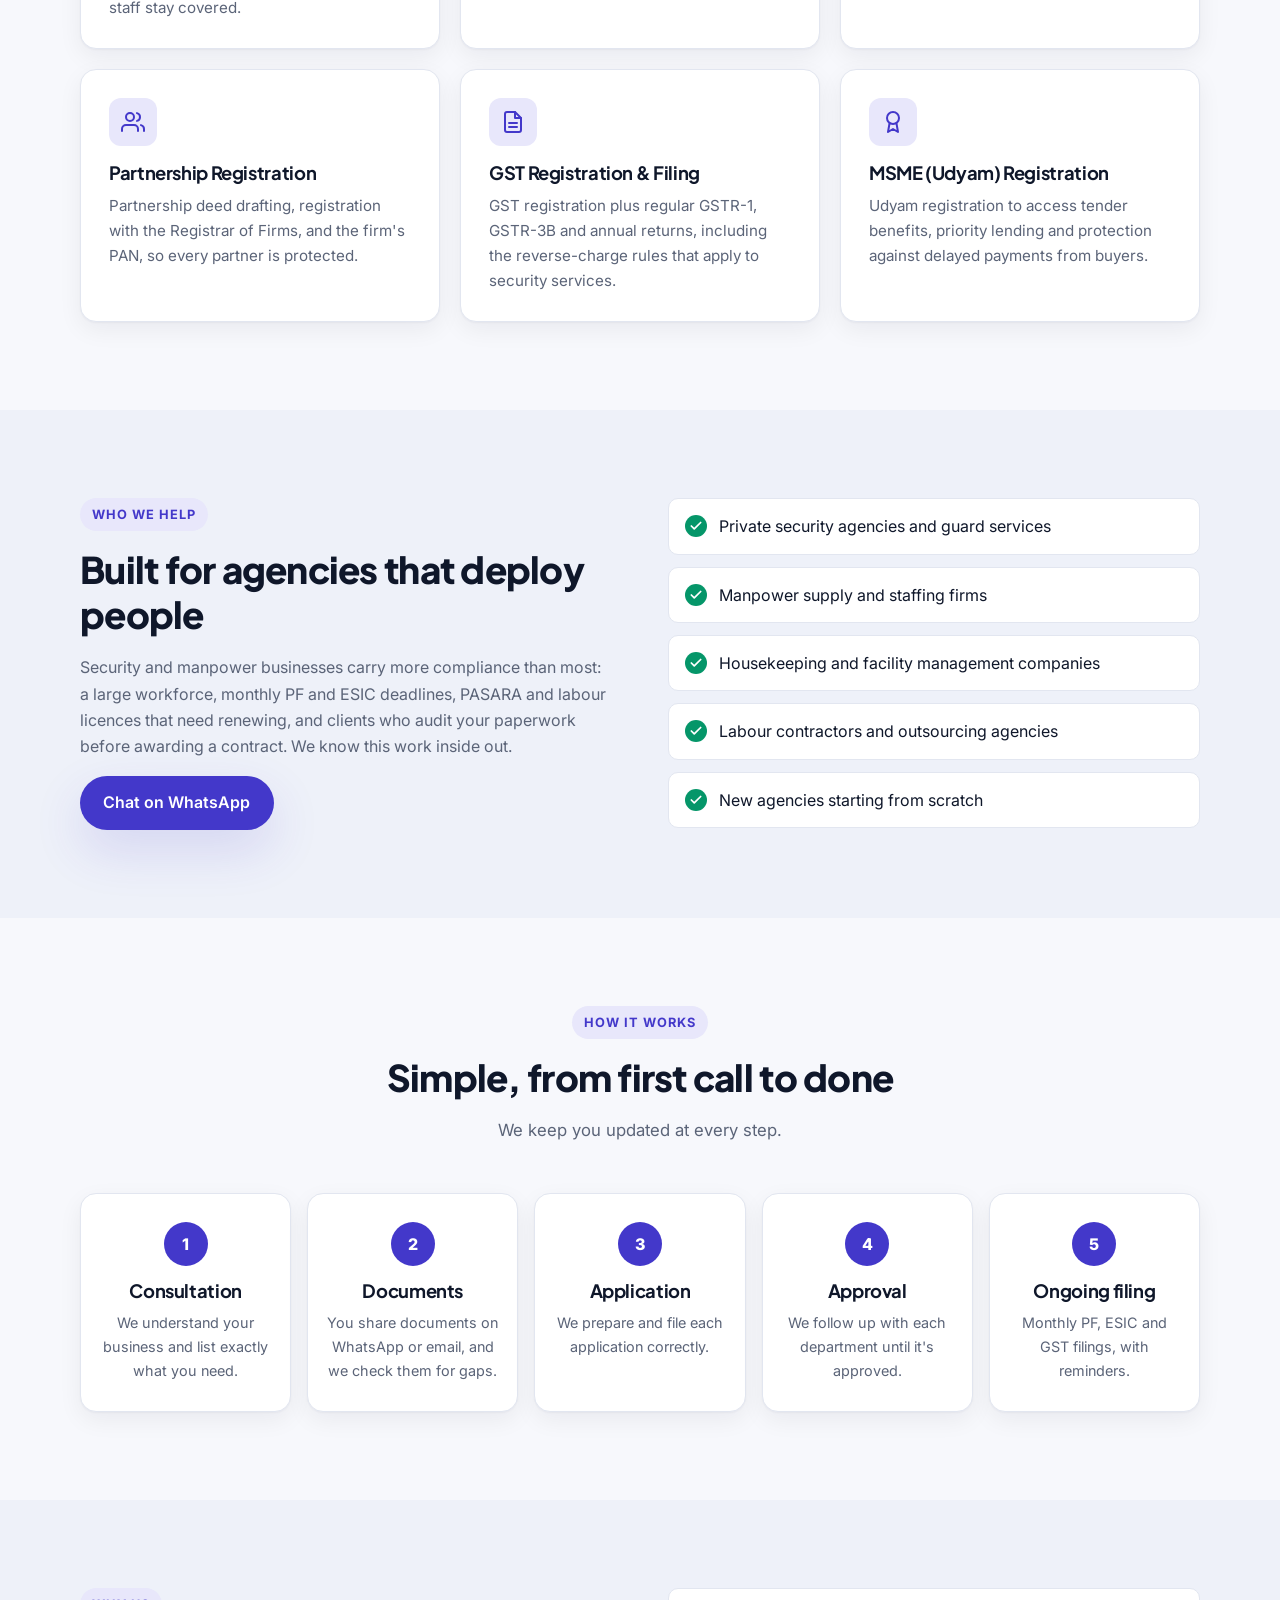
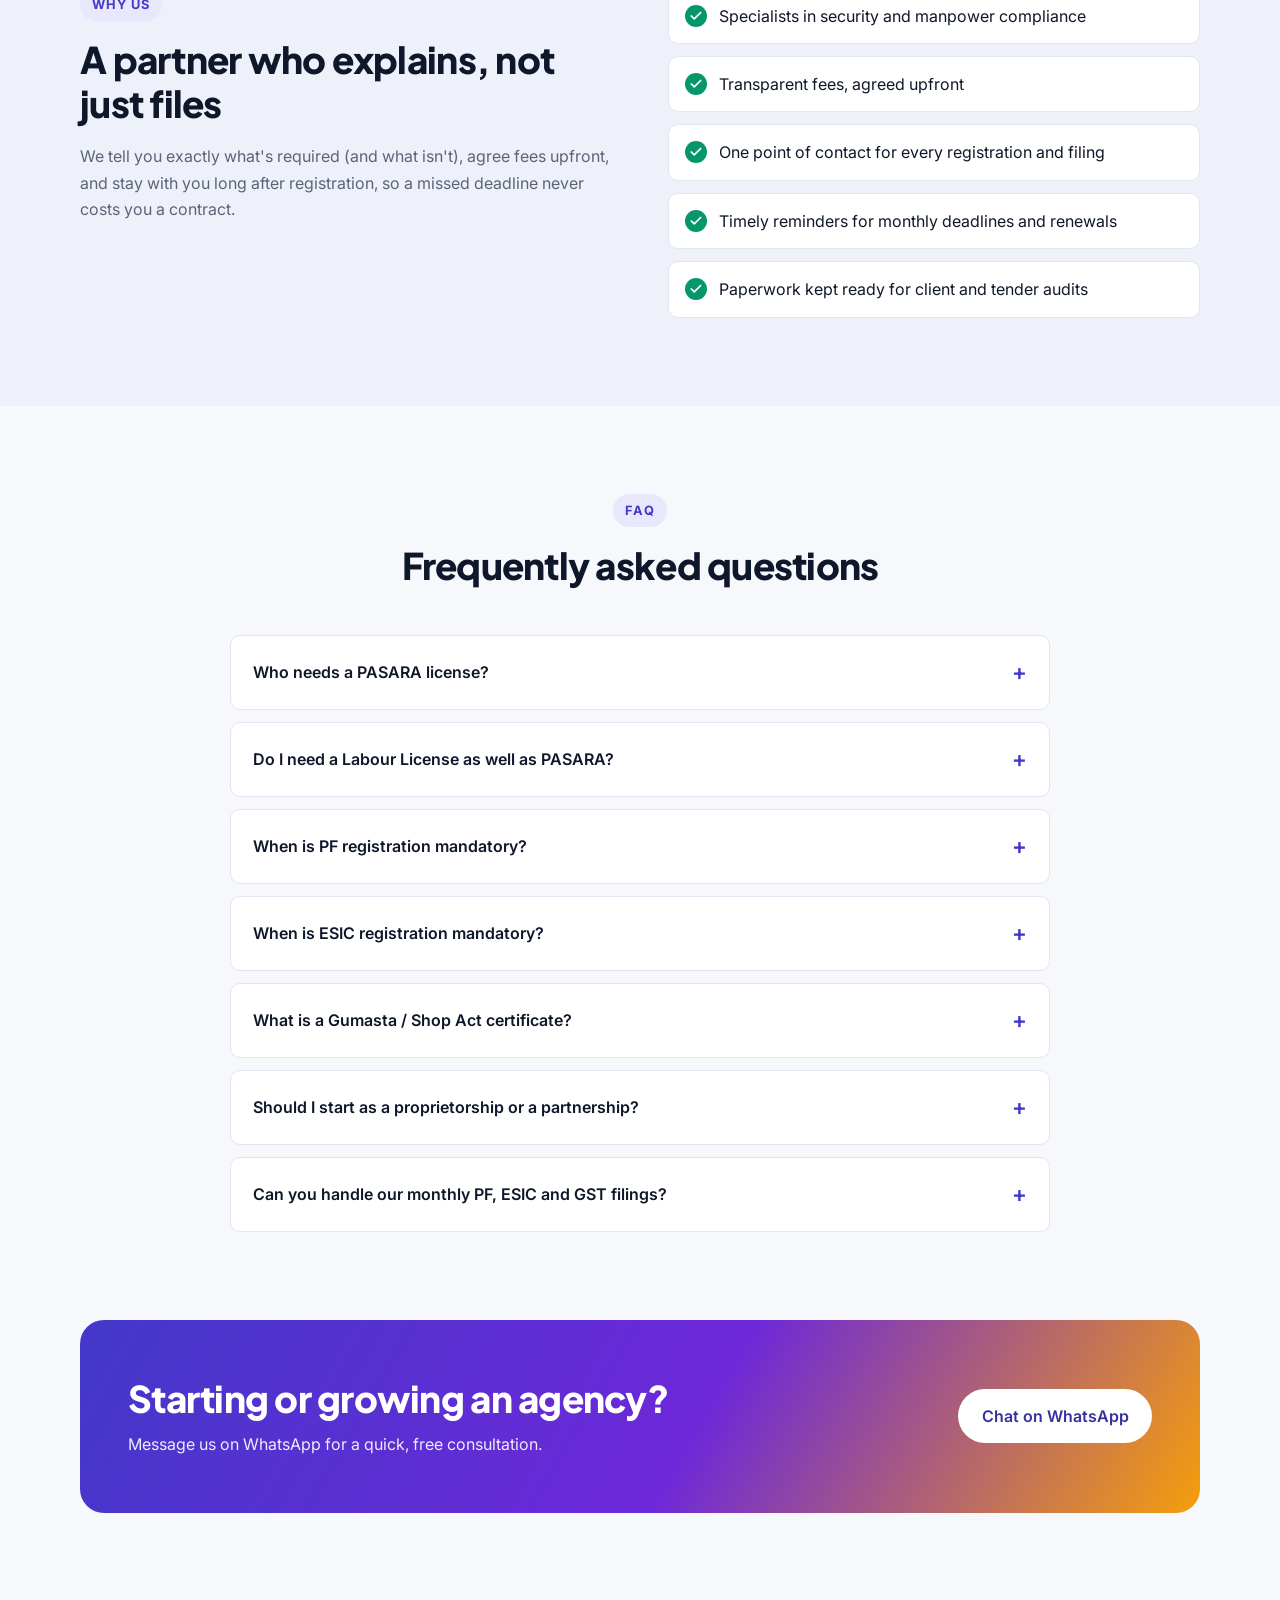
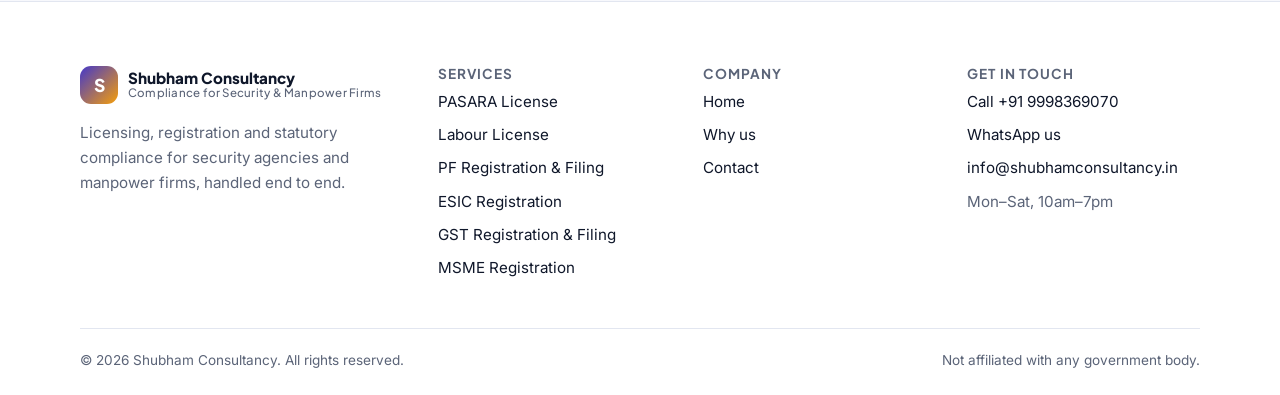
==== commit 91117007: "Enhance contact options by adding phone link and updating messaging across site" ====
--- a/index.html
+++ b/index.html
@@ -75,6 +75,10 @@
           <div class="info-panel">
             <div class="info-item">
               <div class="feature-icon"><svg viewBox="0 0 24 24" fill="none" stroke="currentColor" stroke-width="2" stroke-linecap="round" stroke-linejoin="round"><path d="M21 11.5a8.4 8.4 0 0 1-12.6 7.3L3 21l2.2-5.4A8.5 8.5 0 1 1 21 11.5z"/></svg></div>
+              <div><strong>Phone</strong><a data-phone href="#">Call us</a></div>
+            </div>
+            <div class="info-item">
+              <div class="feature-icon"><svg viewBox="0 0 24 24" fill="none" stroke="currentColor" stroke-width="2" stroke-linecap="round" stroke-linejoin="round"><path d="M21 11.5a8.4 8.4 0 0 1-12.6 7.3L3 21l2.2-5.4A8.5 8.5 0 1 1 21 11.5z"/></svg></div>
               <div><strong>WhatsApp</strong><a data-wa href="#">Start a chat</a></div>
             </div>
             <div class="info-item">
@@ -297,6 +301,7 @@
         <div>
           <h4>Get in touch</h4>
           <ul>
+            <li><a data-phone href="#"></a></li>
             <li><a data-wa href="#">WhatsApp us</a></li>
             <li><a data-email href="#"></a></li>
             <li class="muted">Mon–Sat, 10am–7pm</li>
